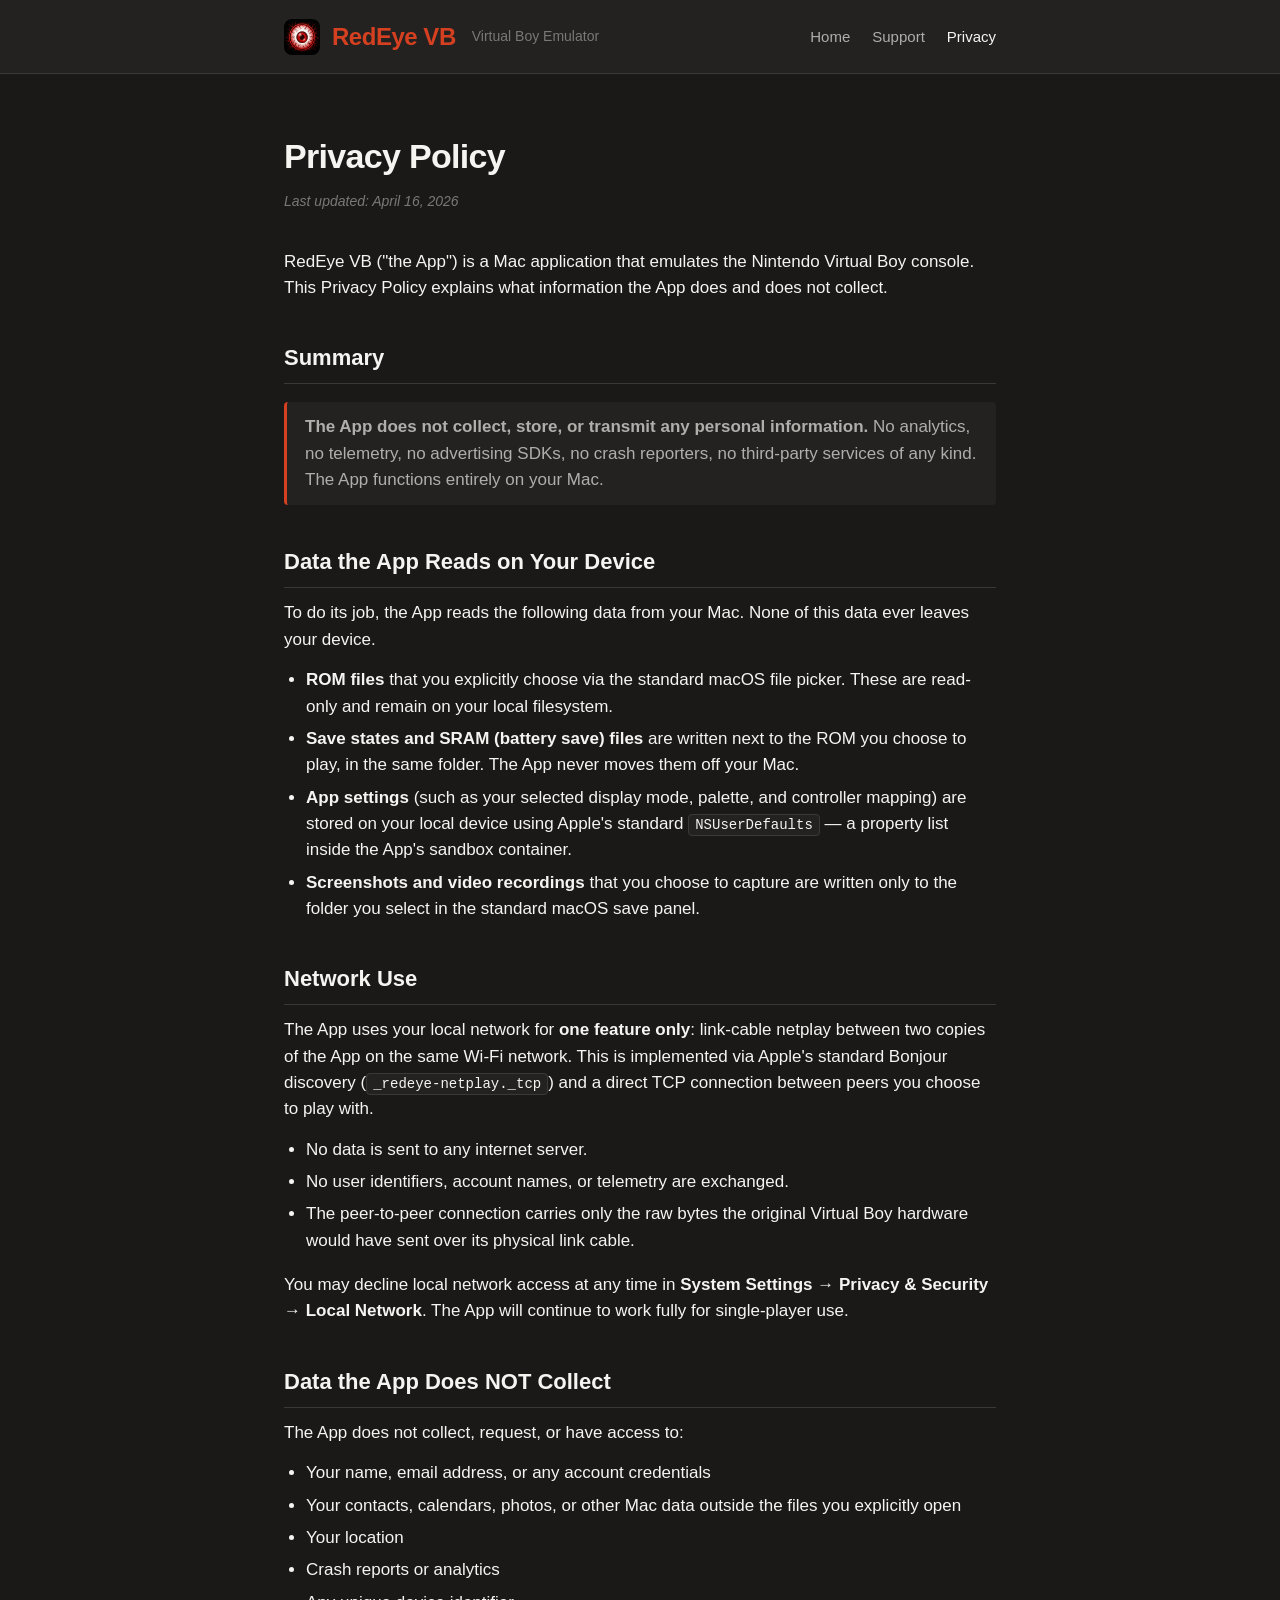
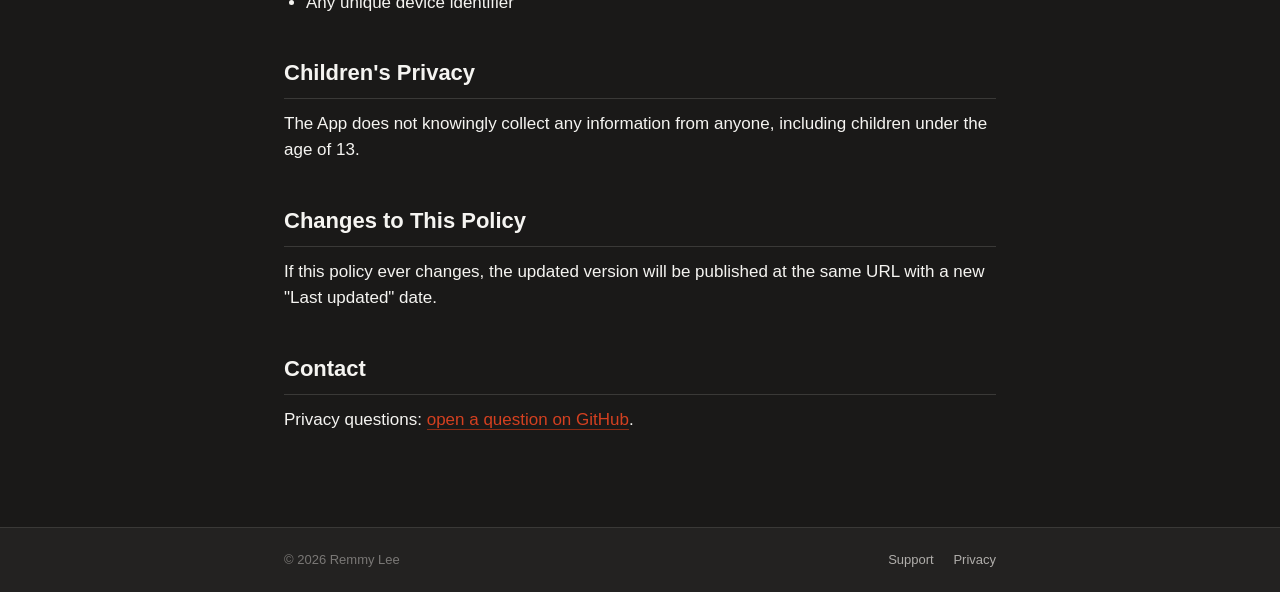
==== privacy-policy.html @ 45fffe25 "Initial public site + issue templates" ====
<!DOCTYPE html>
<html lang="en">
<head>
<meta charset="UTF-8">
<meta name="viewport" content="width=device-width, initial-scale=1">
<title>Privacy Policy &mdash; RedEye VB</title>
<meta name="description" content="RedEye VB collects nothing. This page explains exactly what data the app does and does not access.">
<link rel="icon" type="image/png" href="icon-128.png">
<link rel="stylesheet" href="style.css">
</head>
<body>

<header>
    <div class="wrap">
        <a class="logo" href="./"><img src="icon-128.png" alt="">RedEye VB</a>
        <span class="tag">Virtual Boy Emulator</span>
        <nav>
            <a href="./">Home</a>
            <a href="support.html">Support</a>
            <a href="privacy-policy.html" class="active">Privacy</a>
        </nav>
    </div>
</header>

<main>
    <div class="wrap">
        <h1>Privacy Policy</h1>
        <p class="meta">Last updated: April 16, 2026</p>

        <p>RedEye VB ("the App") is a Mac application that emulates the Nintendo Virtual Boy console. This Privacy Policy explains what information the App does and does not collect.</p>

        <h2>Summary</h2>
        <blockquote><strong>The App does not collect, store, or transmit any personal information.</strong> No analytics, no telemetry, no advertising SDKs, no crash reporters, no third-party services of any kind. The App functions entirely on your Mac.</blockquote>

        <h2>Data the App Reads on Your Device</h2>
        <p>To do its job, the App reads the following data from your Mac. None of this data ever leaves your device.</p>
        <ul>
            <li><strong>ROM files</strong> that you explicitly choose via the standard macOS file picker. These are read-only and remain on your local filesystem.</li>
            <li><strong>Save states and SRAM (battery save) files</strong> are written next to the ROM you choose to play, in the same folder. The App never moves them off your Mac.</li>
            <li><strong>App settings</strong> (such as your selected display mode, palette, and controller mapping) are stored on your local device using Apple's standard <code>NSUserDefaults</code> &mdash; a property list inside the App's sandbox container.</li>
            <li><strong>Screenshots and video recordings</strong> that you choose to capture are written only to the folder you select in the standard macOS save panel.</li>
        </ul>

        <h2>Network Use</h2>
        <p>The App uses your local network for <strong>one feature only</strong>: link-cable netplay between two copies of the App on the same Wi-Fi network. This is implemented via Apple's standard Bonjour discovery (<code>_redeye-netplay._tcp</code>) and a direct TCP connection between peers you choose to play with.</p>
        <ul>
            <li>No data is sent to any internet server.</li>
            <li>No user identifiers, account names, or telemetry are exchanged.</li>
            <li>The peer-to-peer connection carries only the raw bytes the original Virtual Boy hardware would have sent over its physical link cable.</li>
        </ul>
        <p>You may decline local network access at any time in <strong>System Settings &rarr; Privacy &amp; Security &rarr; Local Network</strong>. The App will continue to work fully for single-player use.</p>

        <h2>Data the App Does NOT Collect</h2>
        <p>The App does not collect, request, or have access to:</p>
        <ul>
            <li>Your name, email address, or any account credentials</li>
            <li>Your contacts, calendars, photos, or other Mac data outside the files you explicitly open</li>
            <li>Your location</li>
            <li>Crash reports or analytics</li>
            <li>Any unique device identifier</li>
        </ul>

        <h2>Children's Privacy</h2>
        <p>The App does not knowingly collect any information from anyone, including children under the age of 13.</p>

        <h2>Changes to This Policy</h2>
        <p>If this policy ever changes, the updated version will be published at the same URL with a new "Last updated" date.</p>

        <h2>Contact</h2>
        <p>Privacy questions: <a href="https://github.com/RemmyLee/redeye-vb-support/issues/new?template=question.yml&amp;title=%5BPrivacy%5D+">open a question on GitHub</a>.</p>
    </div>
</main>

<footer>
    <div class="wrap">
        <span>&copy; 2026 Remmy Lee</span>
        <span>
            <a href="support.html">Support</a>
            <a href="privacy-policy.html">Privacy</a>
        </span>
    </div>
</footer>

</body>
</html>
---- style.css ----
:root {
    --bg-deep: #1a1918;
    --surface: #232221;
    --surface-2: #2c2b29;
    --text-primary: #f5f4f1;
    --text-secondary: #b0aeab;
    --text-muted: #7a7876;
    --accent: #d44020;
    --accent-dim: #8a2a14;
    --border: #3a3937;
}

* { box-sizing: border-box; }

html {
    background: var(--bg-deep);
    color: var(--text-primary);
    font-family: -apple-system, BlinkMacSystemFont, "SF Pro Text", "Helvetica Neue", Helvetica, Arial, sans-serif;
    font-size: 17px;
    line-height: 1.55;
    -webkit-font-smoothing: antialiased;
}

body {
    margin: 0;
    min-height: 100vh;
    display: flex;
    flex-direction: column;
}

header {
    background: var(--surface);
    border-bottom: 1px solid var(--border);
    padding: 18px 0;
}

header .wrap {
    display: flex;
    align-items: center;
    gap: 16px;
}

header .logo {
    font-size: 24px;
    font-weight: 800;
    letter-spacing: -0.02em;
    color: var(--accent);
    text-decoration: none;
    display: flex;
    align-items: center;
    gap: 12px;
}

header .logo img {
    width: 36px;
    height: 36px;
    border-radius: 8px;
    display: block;
}

header .tag {
    color: var(--text-muted);
    font-size: 14px;
}

header nav {
    margin-left: auto;
    display: flex;
    gap: 22px;
}

header nav a {
    color: var(--text-secondary);
    text-decoration: none;
    font-size: 15px;
    transition: color 0.15s;
}

header nav a:hover { color: var(--accent); }
header nav a.active { color: var(--text-primary); }

.wrap {
    max-width: 760px;
    margin: 0 auto;
    padding: 0 24px;
}

main {
    flex: 1;
    padding: 56px 0 80px;
}

main h1 {
    font-size: 34px;
    font-weight: 800;
    letter-spacing: -0.02em;
    margin: 0 0 8px;
}

main .subtitle {
    color: var(--text-secondary);
    margin: 0 0 36px;
    font-size: 18px;
}

main h2 {
    font-size: 22px;
    font-weight: 700;
    margin: 40px 0 12px;
    padding-bottom: 8px;
    border-bottom: 1px solid var(--border);
}

main h3 {
    font-size: 17px;
    font-weight: 700;
    margin: 24px 0 8px;
    color: var(--text-primary);
}

main p { margin: 0 0 14px; }

main ul, main ol { padding-left: 22px; margin: 0 0 18px; }
main li { margin-bottom: 6px; }

main a {
    color: var(--accent);
    text-decoration: none;
    border-bottom: 1px solid var(--accent-dim);
}
main a:hover { border-bottom-color: var(--accent); }

main code, main kbd {
    font-family: "SF Mono", Menlo, Monaco, "Liberation Mono", monospace;
    font-size: 14px;
    background: var(--surface);
    color: var(--text-primary);
    padding: 2px 6px;
    border-radius: 4px;
    border: 1px solid var(--border);
}

main kbd {
    box-shadow: 0 1px 0 var(--border);
    font-weight: 600;
}

main table {
    border-collapse: collapse;
    width: 100%;
    margin: 18px 0 22px;
    font-size: 15px;
}

main thead th {
    text-align: left;
    background: var(--surface);
    color: var(--text-secondary);
    font-weight: 600;
    padding: 10px 12px;
    border-bottom: 1px solid var(--border);
}

main tbody td {
    padding: 10px 12px;
    border-bottom: 1px solid var(--border);
}

main tbody tr:hover { background: var(--surface); }

main blockquote {
    margin: 18px 0;
    padding: 12px 18px;
    background: var(--surface);
    border-left: 3px solid var(--accent);
    color: var(--text-secondary);
    border-radius: 4px;
}

main .meta {
    color: var(--text-muted);
    font-size: 14px;
    margin-bottom: 36px;
    font-style: italic;
}

footer {
    background: var(--surface);
    border-top: 1px solid var(--border);
    color: var(--text-muted);
    font-size: 13px;
    padding: 22px 0;
}

footer .wrap {
    display: flex;
    justify-content: space-between;
    align-items: center;
    flex-wrap: wrap;
    gap: 12px;
}

footer a {
    color: var(--text-secondary);
    text-decoration: none;
    margin-left: 16px;
}

footer a:hover { color: var(--accent); }

.hero {
    text-align: center;
    padding: 60px 0 40px;
}

.hero .icon {
    width: 128px;
    height: 128px;
    border-radius: 28px;
    box-shadow: 0 6px 22px rgba(0,0,0,0.6);
    margin-bottom: 24px;
}

.hero h1 {
    font-size: 44px;
    font-weight: 800;
    margin: 0 0 12px;
    letter-spacing: -0.025em;
}

.hero p {
    color: var(--text-secondary);
    font-size: 19px;
    margin: 0 auto 32px;
    max-width: 540px;
}

.cta {
    display: inline-block;
    background: var(--accent);
    color: white;
    padding: 14px 28px;
    border-radius: 10px;
    font-weight: 600;
    text-decoration: none;
    border: none;
    transition: background 0.15s;
}

.cta:hover { background: #b83518; }

@media (max-width: 600px) {
    header nav { display: none; }
    main h1 { font-size: 28px; }
    .hero h1 { font-size: 34px; }
    .wrap { padding: 0 18px; }
}
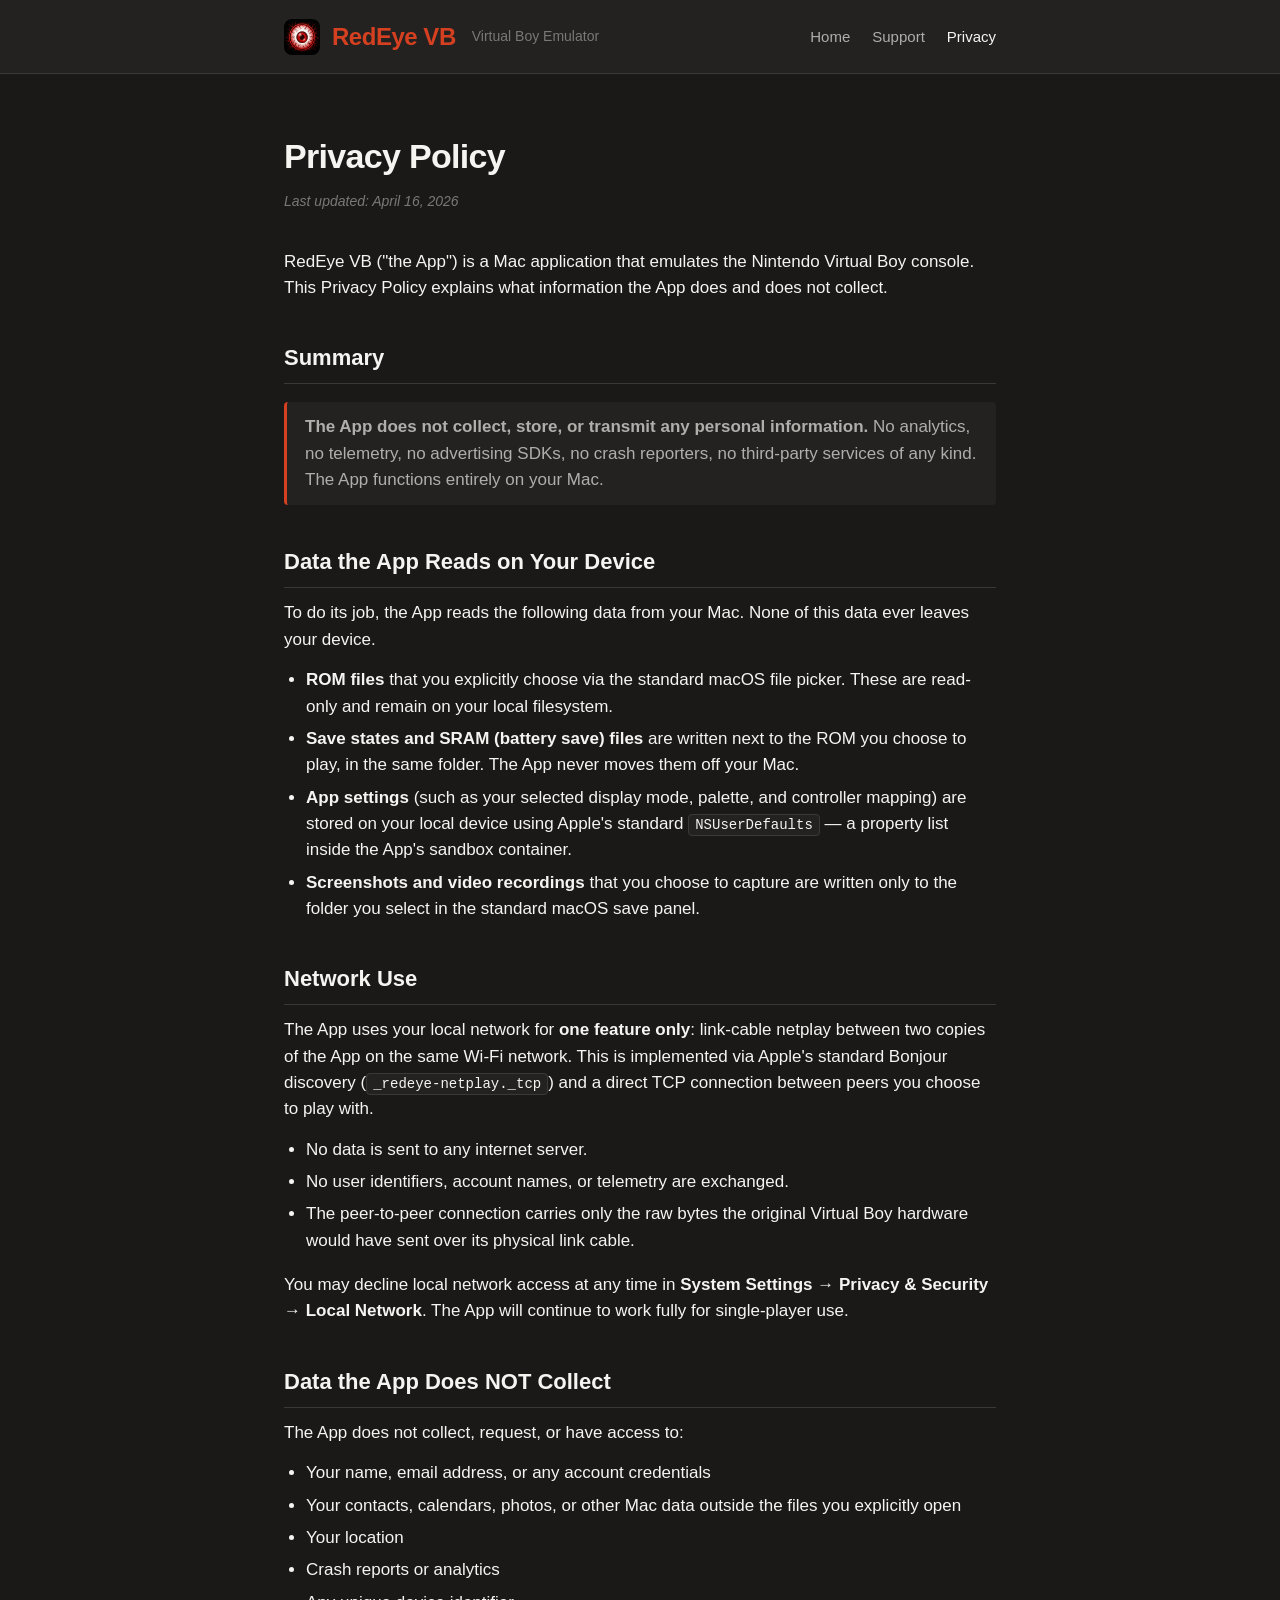
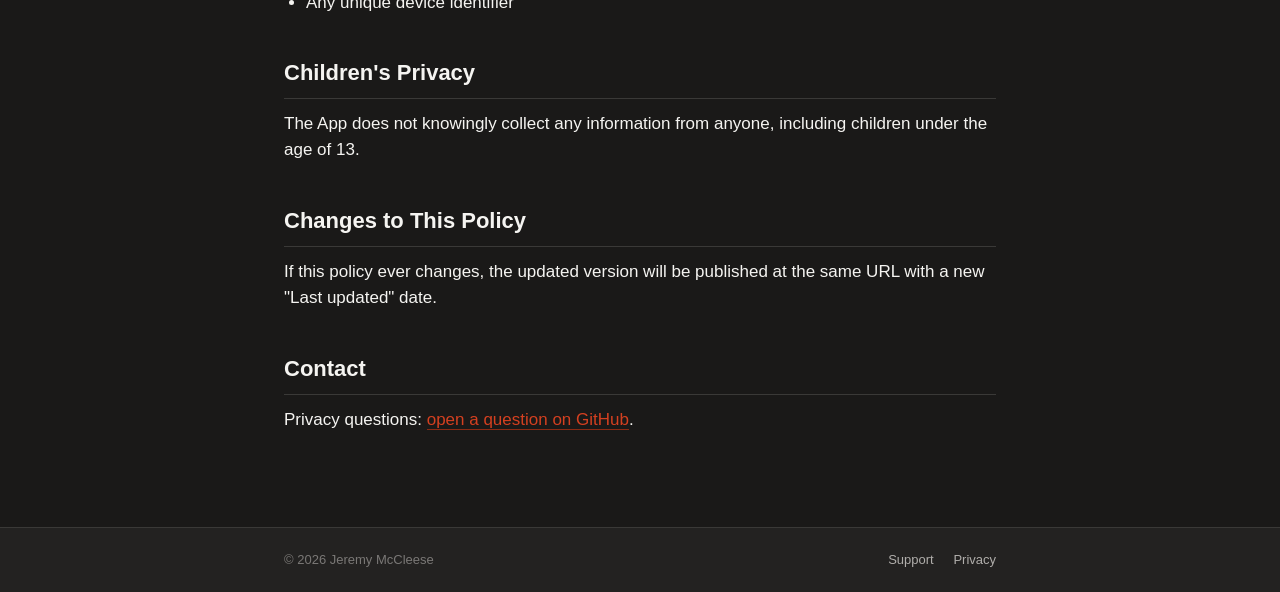
==== commit 3d269424: "Use Jeremy McCleese in copyright footer" ====
--- a/privacy-policy.html
+++ b/privacy-policy.html
@@ -73,7 +73,7 @@
 
 <footer>
     <div class="wrap">
-        <span>&copy; 2026 Remmy Lee</span>
+        <span>&copy; 2026 Jeremy McCleese</span>
         <span>
             <a href="support.html">Support</a>
             <a href="privacy-policy.html">Privacy</a>
